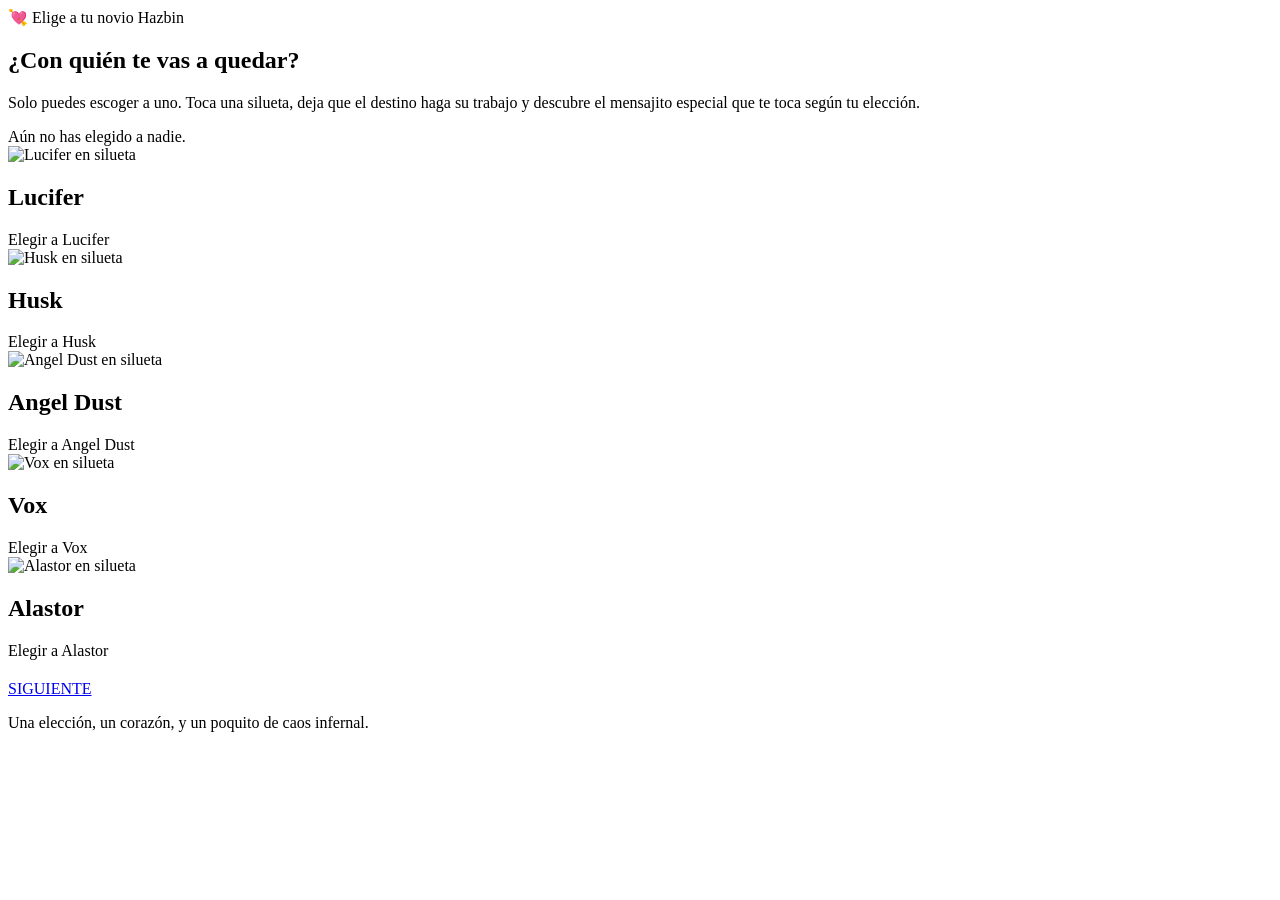
==== 2.html @ 1ce36a81 "Add files via upload" ====
<!doctype html>
<html lang="es">
<head>
  <meta charset="utf-8" />
  <meta name="viewport" content="width=device-width, initial-scale=1" />
  <title>Hazbin Novio</title>
  <link rel="stylesheet" href="HAzbin_Characters/style.css" />
</head>
<body>
  <main class="app">
    <section class="hero">
      <div class="badge">💘 Elige a tu novio Hazbin</div>
      <h1>¿Con quién te vas a quedar?</h1>
      <p>
        Solo puedes escoger a uno. Toca una silueta, deja que el destino haga su trabajo
        y descubre el mensajito especial que te toca según tu elección.
      </p>
      <div class="subnote" id="status">Aún no has elegido a nadie.</div>
    </section>

    <section class="grid" id="grid" aria-label="Selecciona un personaje">
      <article class="card" data-name="Lucifer" tabindex="0" role="button" aria-label="Elegir a Lucifer">
        <div class="character"><img src="HAzbin_Characters/Lucifer.png" alt="Lucifer en silueta" /></div>
        <h2 class="name">Lucifer</h2>
        <div class="pick-btn">Elegir a Lucifer</div>
      </article>

      <article class="card" data-name="Husk" tabindex="0" role="button" aria-label="Elegir a Husk">
        <div class="character"><img src="HAzbin_Characters/Husk.png" alt="Husk en silueta" /></div>
        <h2 class="name">Husk</h2>
        <div class="pick-btn">Elegir a Husk</div>
      </article>

      <article class="card" data-name="AngelDust" tabindex="0" role="button" aria-label="Elegir a Angel Dust">
        <div class="character"><img src="HAzbin_Characters/AngelDust.png" alt="Angel Dust en silueta" /></div>
        <h2 class="name">Angel Dust</h2>
        <div class="pick-btn">Elegir a Angel Dust</div>
      </article>

      <article class="card" data-name="Vox" tabindex="0" role="button" aria-label="Elegir a Vox">
        <div class="character"><img src="HAzbin_Characters/Vox.png" alt="Vox en silueta" /></div>
        <h2 class="name">Vox</h2>
        <div class="pick-btn">Elegir a Vox</div>
      </article>

      <article class="card" data-name="Alastor" tabindex="0" role="button" aria-label="Elegir a Alastor">
        <div class="character"><img src="HAzbin_Characters/Alastor.png" alt="Alastor en silueta" /></div>
        <h2 class="name">Alastor</h2>
        <div class="pick-btn">Elegir a Alastor</div>
      </article>
    </section>

    <section class="result" id="result" aria-live="polite">
      <h2 id="resultTitle"></h2>
      <p id="resultText"></p>
    </section>

    <div class="next-wrap" id="nextWrap">
      <a class="next-btn" href="3.html">SIGUIENTE</a>
    </div>

    <p class="footer">Una elección, un corazón, y un poquito de caos infernal.</p>
  </main>

  <script>
    const messages = {
      Lucifer: {
        title: "Lucifer te eligió primero.",
        text: "Con una sonrisa elegante y esa vibra de rey del infierno, Lucifer te toma la mano como si ya supiera que eras su destino. Entre bromas finas, orgullo y ternura escondida, te deja claro que contigo hasta el caos se ve bonito."
      },
      Husk: {
        title: "Husk dejó su vaso para ti.",
        text: "Puede que haga de cuenta que no le importa, pero cuando te mira se nota que ya se rindió. Husk te acompaña con esa calma ruda de gato cansado que solo se ablanda contigo. Parece que entre tragos y miradas cruzadas, ya se enamoró sin querer."
      },
      AngelDust: {
        title: "Angel Dust ya anda coqueteando contigo.",
        text: "Obvio iba a ser dramático, coqueto y demasiado encantador. Angel Dust te guiña un ojo, se acerca con toda la seguridad del mundo y te hace sentir que contigo sí quiere algo real. Entre chistes y poses, terminó enamorándose más de lo que admite."
      },
      Vox: {
        title: "Vox te conectó al primer intento.",
        text: "Vox quiere impresionar, controlar el brillo y tener la última palabra... pero contigo se le desarma un poco la señal. Fingiendo seguridad, te ofrece una sonrisa eléctrica y un romance lleno de pantallas, glitches y tensión elegante. Ya perdiste: él también cayó."
      },
      Alastor: {
        title: "Alastor sonrió solo para ti.",
        text: "Qué raro: el Radio Demon se mostró demasiado interesado. Alastor te habla con esa cortesía antigua y esa energía inquietante que solo hace que todo sea más intenso. Entre una sonrisa afilada y un tono encantador, dejó claro que contigo el show apenas empieza."
      }
    };

    const cards = [...document.querySelectorAll('.card')];
    const status = document.getElementById('status');
    const result = document.getElementById('result');
    const resultTitle = document.getElementById('resultTitle');
    const resultText = document.getElementById('resultText');
    const nextWrap = document.getElementById('nextWrap');

    let selected = false;

    function chooseCard(card) {
      if (selected) return;

      const name = card.dataset.name;
      const data = messages[name];
      if (!data) return;

      selected = true;
      cards.forEach(c => {
        c.classList.add('locked');
        if (c !== card) c.style.pointerEvents = 'none';
      });

      card.classList.add('selected');
      card.querySelector('.pick-btn').textContent = 'Elegido';
      status.textContent = `Elegiste a ${name}.`;
      resultTitle.textContent = data.title;
      resultText.textContent = data.text;
      result.classList.add('show');
      nextWrap.classList.add('show');
    }

    cards.forEach(card => {
      card.addEventListener('click', () => chooseCard(card));
      card.addEventListener('keydown', (e) => {
        if (e.key === 'Enter' || e.key === ' ') {
          e.preventDefault();
          chooseCard(card);
        }
      });
    });
  </script>
</body>
</html>
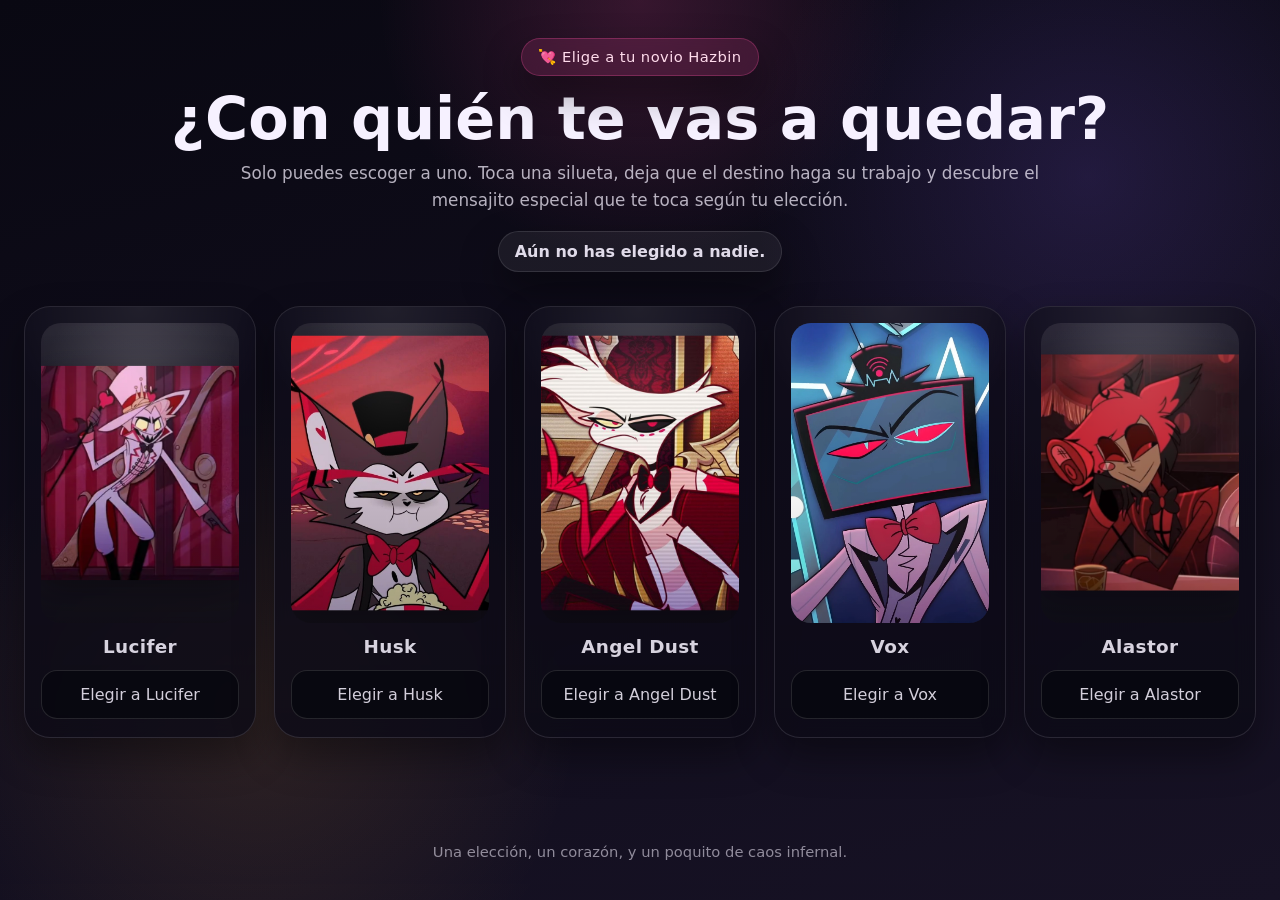
==== commit ded5aae7: "2.html" ====
--- a/2.html
+++ b/2.html
@@ -4,7 +4,7 @@
   <meta charset="utf-8" />
   <meta name="viewport" content="width=device-width, initial-scale=1" />
   <title>Hazbin Novio</title>
-  <link rel="stylesheet" href="HAzbin_Characters/style.css" />
+  <link rel="stylesheet" href="Hazbin_Characters/style.css" />
 </head>
 <body>
   <main class="app">
@@ -20,31 +20,31 @@
 
     <section class="grid" id="grid" aria-label="Selecciona un personaje">
       <article class="card" data-name="Lucifer" tabindex="0" role="button" aria-label="Elegir a Lucifer">
-        <div class="character"><img src="HAzbin_Characters/Lucifer.png" alt="Lucifer en silueta" /></div>
+        <div class="character"><img src="Hazbin_Characters/Lucifer.png" alt="Lucifer en silueta" /></div>
         <h2 class="name">Lucifer</h2>
         <div class="pick-btn">Elegir a Lucifer</div>
       </article>
 
       <article class="card" data-name="Husk" tabindex="0" role="button" aria-label="Elegir a Husk">
-        <div class="character"><img src="HAzbin_Characters/Husk.png" alt="Husk en silueta" /></div>
+        <div class="character"><img src="Hazbin_Characters/Husk.png" alt="Husk en silueta" /></div>
         <h2 class="name">Husk</h2>
         <div class="pick-btn">Elegir a Husk</div>
       </article>
 
       <article class="card" data-name="AngelDust" tabindex="0" role="button" aria-label="Elegir a Angel Dust">
-        <div class="character"><img src="HAzbin_Characters/AngelDust.png" alt="Angel Dust en silueta" /></div>
+        <div class="character"><img src="Hazbin_Characters/AngelDust.png" alt="Angel Dust en silueta" /></div>
         <h2 class="name">Angel Dust</h2>
         <div class="pick-btn">Elegir a Angel Dust</div>
       </article>
 
       <article class="card" data-name="Vox" tabindex="0" role="button" aria-label="Elegir a Vox">
-        <div class="character"><img src="HAzbin_Characters/Vox.png" alt="Vox en silueta" /></div>
+        <div class="character"><img src="Hazbin_Characters/Vox.png" alt="Vox en silueta" /></div>
         <h2 class="name">Vox</h2>
         <div class="pick-btn">Elegir a Vox</div>
       </article>
 
       <article class="card" data-name="Alastor" tabindex="0" role="button" aria-label="Elegir a Alastor">
-        <div class="character"><img src="HAzbin_Characters/Alastor.png" alt="Alastor en silueta" /></div>
+        <div class="character"><img src="Hazbin_Characters/Alastor.png" alt="Alastor en silueta" /></div>
         <h2 class="name">Alastor</h2>
         <div class="pick-btn">Elegir a Alastor</div>
       </article>
--- a/Hazbin_Characters/style.css
+++ b/Hazbin_Characters/style.css
@@ -0,0 +1,305 @@
+* {
+  box-sizing: border-box;
+}
+
+:root {
+  --bg1: #090812;
+  --bg2: #171225;
+  --card: rgba(16, 14, 28, 0.78);
+  --card-border: rgba(255, 255, 255, 0.11);
+  --text: #f6f1ff;
+  --muted: rgba(246, 241, 255, 0.72);
+  --accent: #ff4fa3;
+  --accent2: #ffb347;
+  --correct: #34d07f;
+  --shadow: 0 18px 38px rgba(0, 0, 0, 0.38);
+}
+
+* {
+  box-sizing: border-box;
+}
+
+html, body {
+  margin: 0;
+  min-height: 100%;
+  font-family: Inter, system-ui, -apple-system, BlinkMacSystemFont, "Segoe UI", sans-serif;
+  color: var(--text);
+  background:
+    radial-gradient(circle at top, rgba(255, 79, 163, 0.18), transparent 24%),
+    radial-gradient(circle at 20% 80%, rgba(255, 179, 71, 0.12), transparent 26%),
+    radial-gradient(circle at 85% 20%, rgba(138, 99, 255, 0.16), transparent 26%),
+    linear-gradient(165deg, var(--bg1), var(--bg2));
+}
+
+body {
+  padding: 24px;
+}
+
+.app {
+  max-width: 1260px;
+  margin: 0 auto;
+}
+
+.hero {
+  text-align: center;
+  padding: 14px 12px 22px;
+}
+
+.badge {
+  display: inline-flex;
+  align-items: center;
+  gap: 10px;
+  padding: 9px 16px;
+  border-radius: 999px;
+  background: rgba(255, 79, 163, 0.14);
+  border: 1px solid rgba(255, 79, 163, 0.28);
+  color: #ffdcec;
+  font-size: 0.92rem;
+  letter-spacing: 0.03em;
+  margin-bottom: 14px;
+  box-shadow: var(--shadow);
+  backdrop-filter: blur(10px);
+}
+
+h1 {
+  margin: 0;
+  font-size: clamp(2rem, 4.6vw, 4.2rem);
+  line-height: 0.98;
+}
+
+.hero p {
+  max-width: 820px;
+  margin: 12px auto 0;
+  color: var(--muted);
+  font-size: 1.05rem;
+  line-height: 1.65;
+}
+
+.subnote {
+  margin: 16px auto 0;
+  width: fit-content;
+  max-width: 100%;
+  padding: 10px 16px;
+  border-radius: 999px;
+  background: rgba(255, 255, 255, 0.06);
+  border: 1px solid var(--card-border);
+  box-shadow: var(--shadow);
+  color: rgba(246, 241, 255, 0.9);
+  font-weight: 700;
+}
+
+.grid {
+  display: grid;
+  grid-template-columns: repeat(auto-fit, minmax(220px, 1fr));
+  gap: 18px;
+  margin-top: 12px;
+}
+
+.card {
+  position: relative;
+  background: var(--card);
+  border: 1px solid var(--card-border);
+  border-radius: 26px;
+  padding: 16px 16px 18px;
+  box-shadow: var(--shadow);
+  backdrop-filter: blur(12px);
+  display: flex;
+  flex-direction: column;
+  align-items: center;
+  gap: 13px;
+  min-height: 392px;
+  overflow: hidden;
+  cursor: pointer;
+  transition: transform 0.2s ease, border-color 0.2s ease, box-shadow 0.2s ease, opacity 0.2s ease;
+}
+
+.card::before {
+  content: "";
+  position: absolute;
+  inset: 0;
+  background:
+    radial-gradient(circle at top, rgba(255,255,255,0.08), transparent 30%),
+    linear-gradient(180deg, transparent, rgba(0,0,0,0.16));
+  pointer-events: none;
+}
+
+.card:hover {
+  transform: translateY(-4px);
+  border-color: rgba(255, 79, 163, 0.4);
+  box-shadow: 0 22px 46px rgba(0, 0, 0, 0.46);
+}
+
+.card.selected {
+  border-color: rgba(52, 208, 127, 0.9);
+  box-shadow: 0 0 0 4px rgba(52, 208, 127, 0.12), 0 22px 46px rgba(0, 0, 0, 0.46);
+}
+
+.card.locked {
+  opacity: 0.74;
+  cursor: default;
+}
+
+.card.locked:not(.selected) {
+  filter: grayscale(0.2);
+}
+
+.character {
+  width: 100%;
+  flex: 1;
+  min-height: 240px;
+  display: flex;
+  align-items: center;
+  justify-content: center;
+  border-radius: 20px;
+  background:
+    linear-gradient(180deg, rgba(255,255,255,0.09), rgba(255,255,255,0.02));
+  overflow: hidden;
+  position: relative;
+}
+
+.character::after {
+  content: "";
+  position: absolute;
+  inset: 0;
+  background:
+    radial-gradient(circle at 50% 18%, rgba(255,255,255,0.12), transparent 36%),
+    linear-gradient(180deg, transparent 48%, rgba(0,0,0,0.2));
+  pointer-events: none;
+}
+
+.character img {
+  width: 100%;
+  height: 100%;
+  object-fit: contain;
+  transform: scale(1.04);
+  user-select: none;
+  pointer-events: none;
+  filter: drop-shadow(0 10px 18px rgba(0, 0, 0, 0.35));
+}
+
+.name {
+  margin: 0;
+  font-size: 1.15rem;
+  letter-spacing: 0.02em;
+}
+
+.pick-btn {
+  width: 100%;
+  border: 1px solid rgba(255, 255, 255, 0.14);
+  background: rgba(8, 8, 16, 0.76);
+  color: var(--text);
+  border-radius: 16px;
+  padding: 14px 14px;
+  font-size: 1rem;
+  text-align: center;
+  outline: none;
+  transition: border-color 0.2s ease, background 0.2s ease, box-shadow 0.2s ease, color 0.2s ease;
+  pointer-events: none;
+}
+
+.card:hover .pick-btn,
+.card.selected .pick-btn {
+  border-color: rgba(255, 79, 163, 0.42);
+}
+
+.card.selected .pick-btn {
+  background: rgba(52, 208, 127, 0.15);
+  border-color: rgba(52, 208, 127, 0.9);
+  color: #dbffea;
+  box-shadow: 0 0 0 4px rgba(52, 208, 127, 0.14);
+}
+
+.result {
+  margin: 24px auto 0;
+  max-width: 900px;
+  background: rgba(255, 255, 255, 0.06);
+  border: 1px solid var(--card-border);
+  border-radius: 24px;
+  padding: 20px 20px 18px;
+  box-shadow: var(--shadow);
+  min-height: 126px;
+  backdrop-filter: blur(10px);
+  display: none;
+}
+
+.result.show {
+  display: block;
+}
+
+.result h2 {
+  margin: 0 0 10px;
+  font-size: clamp(1.35rem, 2.4vw, 2rem);
+}
+
+.result p {
+  margin: 0;
+  color: var(--muted);
+  font-size: 1.02rem;
+  line-height: 1.65;
+}
+
+.result .highlight {
+  color: #ffdcec;
+  font-weight: 800;
+}
+
+.next-wrap {
+  display: flex;
+  justify-content: center;
+  margin: 30px 0 10px;
+  opacity: 0;
+  transform: translateY(12px);
+  transition: opacity 0.34s ease, transform 0.34s ease;
+}
+
+.next-wrap.show {
+  opacity: 1;
+  transform: translateY(0);
+}
+
+.next-btn {
+  display: inline-flex;
+  align-items: center;
+  justify-content: center;
+  min-width: min(440px, 100%);
+  padding: 18px 26px;
+  border-radius: 18px;
+  text-decoration: none;
+  font-weight: 900;
+  font-size: 1.15rem;
+  letter-spacing: 0.08em;
+  color: #170816;
+  background: linear-gradient(135deg, #ff4fa3, #ffb347);
+  box-shadow: 0 16px 32px rgba(255, 79, 163, 0.22), 0 12px 26px rgba(255, 179, 71, 0.2);
+  transition: transform 0.2s ease, filter 0.2s ease;
+}
+
+.next-btn:hover {
+  transform: scale(1.02);
+  filter: brightness(1.04);
+}
+
+.footer {
+  margin: 18px 0 0;
+  text-align: center;
+  color: rgba(246, 241, 255, 0.55);
+  font-size: 0.92rem;
+}
+
+.sr-only {
+  position: absolute;
+  width: 1px;
+  height: 1px;
+  padding: 0;
+  margin: -1px;
+  overflow: hidden;
+  clip-path: inset(50%);
+  border: 0;
+  white-space: nowrap;
+}
+
+@media (max-width: 640px) {
+  body { padding: 14px; }
+  .card { min-height: 350px; }
+  .grid { gap: 14px; }
+}
